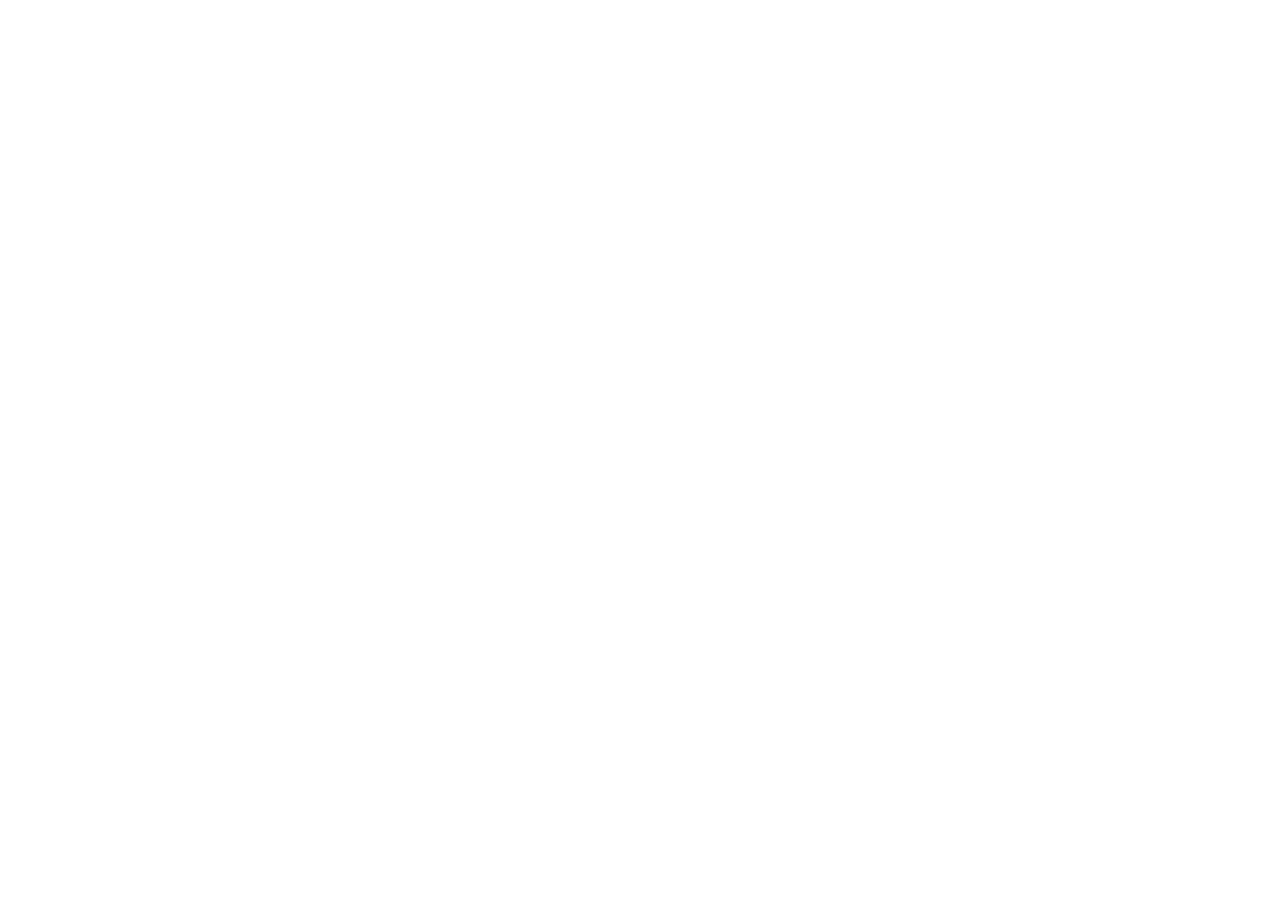
==== index.html @ 73cda377 "add project skeleton" ====
<!DOCTYPE html>
<html lang="en">
<head>
  <meta charset="UTF-8">
  <meta name="viewport" content="width=device-width, initial-scale=1.0">
  <link rel="stylesheet" href="css/main.css">
  <title>Alex wine blog</title>
</head>
<body>

</body>
</html>
---- css/main.css ----
@import "layout.css";
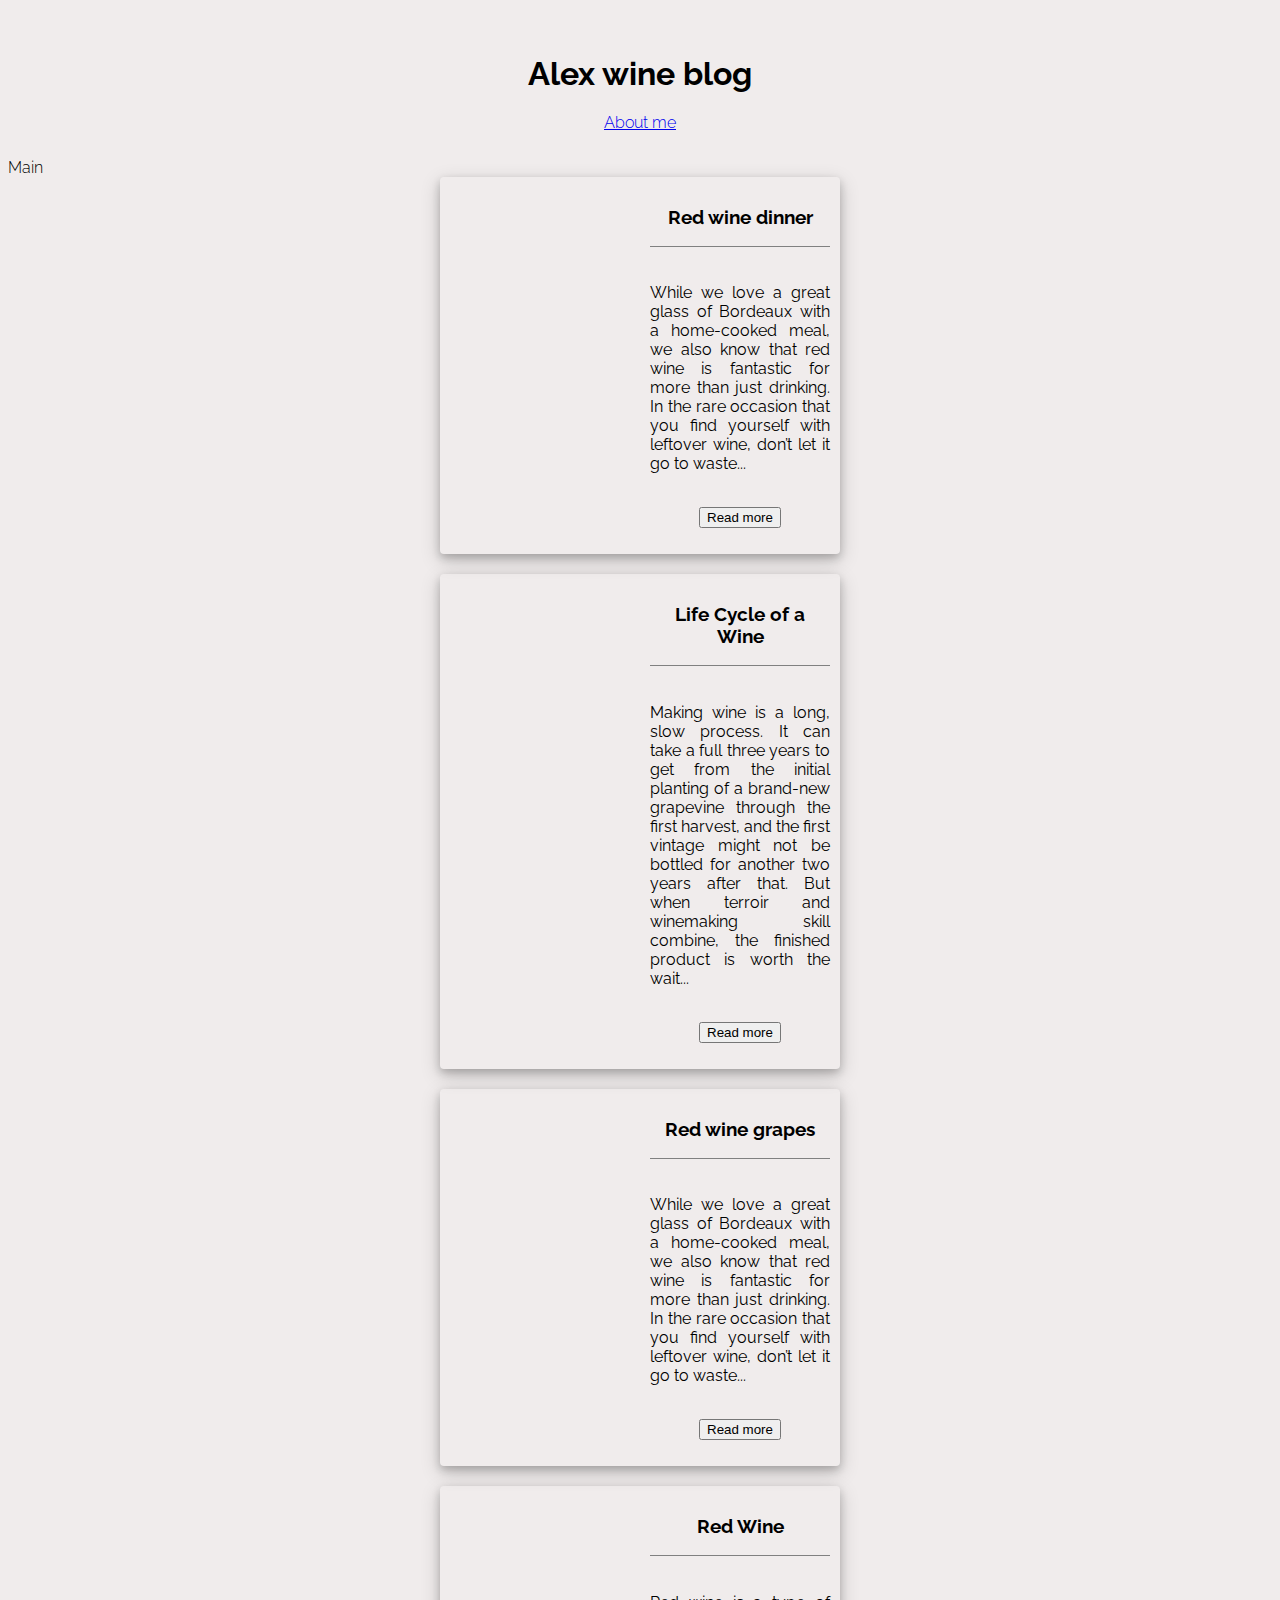
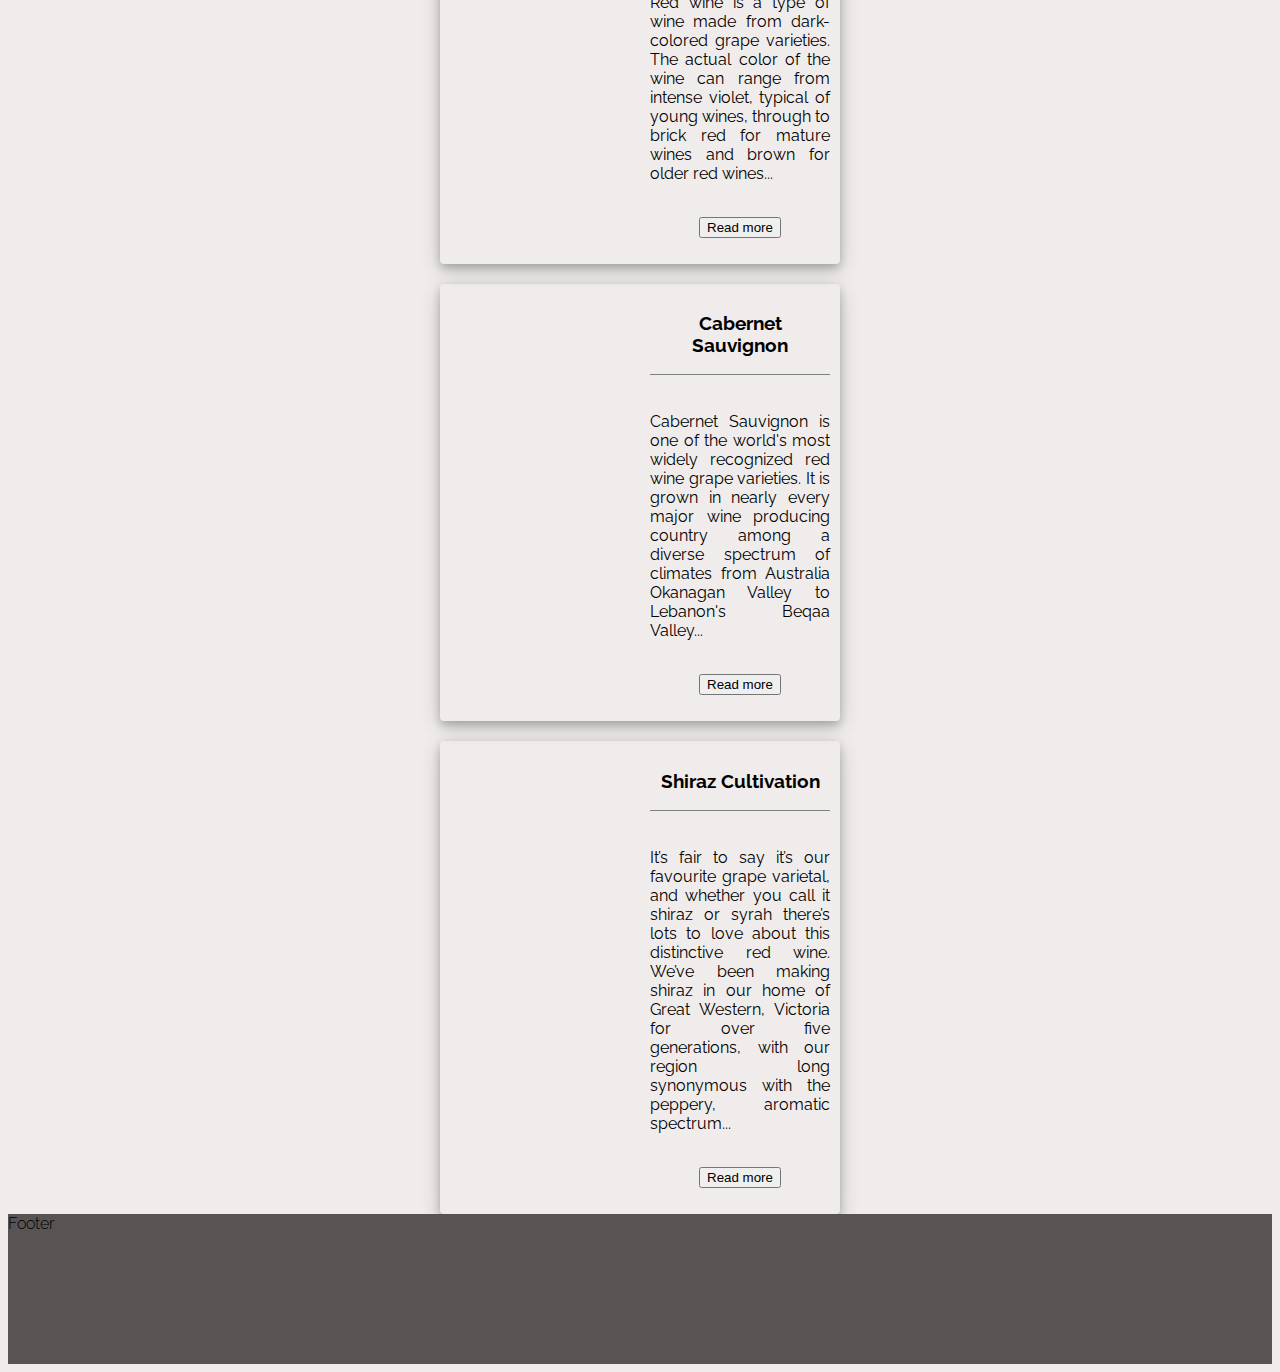
==== commit b19999cd: "add cards to main page - mobile version with dummy img" ====
--- a/index.html
+++ b/index.html
@@ -7,6 +7,96 @@
   <title>Alex wine blog</title>
 </head>
 <body>
+<div class="container">
 
+  <div class="header">
+    <div class="logo">
+      <h1>Alex wine blog</h1>
+    </div>
+    <div class="navbar">
+      <nav class="navigation">
+        <div class="about"><a href="blog-post/blog-post.html">About me</a></div>
+      </nav>
+    </div>
+  </div>
+
+  <div class="main">Main
+    <div class="card-grid">
+
+      <div id="shiraz" class="card">
+        <div class="card-img">
+          <!--<img src="img/shiraz-cultivation-autumn.png" alt="shiraz-cultivation">-->
+        </div>
+        <div class="card-body">
+          <h3 class="card-title">Shiraz Cultivation</h3>
+          <p class="card-text">It’s fair to say it’s our favourite grape varietal, and whether you call it shiraz or syrah there’s lots to love about this distinctive red wine. We’ve been making shiraz in our home of Great Western, Victoria for over five generations, with our region long synonymous with the peppery, aromatic spectrum... </p>
+          <p><button class="btn-primary">Read more</button></p>
+          <!--<div class="social-sharing">
+              <div class="facebook"></div>
+              <div class="instagram"></div>
+              <div class="twitter"></div>
+          </div>-->
+        </div>
+      </div>
+
+      <div id="cultivation" class="card">
+        <div class="card-img">
+          <!--<img src="img/shiraz-cultivation-autumn.png" alt="shiraz-cultivation">-->
+        </div>
+        <div class="card-body">
+          <h3 class="card-title">Life Cycle of a Wine</h3>
+          <p class="card-text">Making wine is a long, slow process. It can take a full three years to get from the initial planting of a brand-new grapevine through the first harvest, and the first vintage might not be bottled for another two years after that. But when terroir and winemaking skill combine, the finished product is worth the wait...</p>
+          <p><button class="btn-primary">Read more</button></p>
+        </div>
+      </div>
+
+      <div id="sauvignon" class="card">
+        <div class="card-img">
+          <!--<img src="img/shiraz-cultivation-autumn.png" alt="shiraz-cultivation">-->
+        </div>
+        <div class="card-body">
+          <h3 class="card-title">Cabernet Sauvignon</h3>
+          <p class="card-text">Cabernet Sauvignon is one of the world's most widely recognized red wine grape varieties. It is grown in nearly every major wine producing country among a diverse spectrum of climates from Australia Okanagan Valley to Lebanon's Beqaa Valley... </p>
+          <p><button class="btn-primary">Read more</button></p>
+        </div>
+      </div>
+
+      <div id="red-wine" class="card">
+        <div class="card-img">
+          <!--<img src="img/shiraz-cultivation-autumn.png" alt="shiraz-cultivation">-->
+        </div>
+        <div class="card-body">
+          <h3 class="card-title">Red Wine</h3>
+          <p class="card-text">Red wine is a type of wine made from dark-colored grape varieties. The actual color of the wine can range from intense violet, typical of young wines, through to brick red for mature wines and brown for older red wines...</p>
+          <p><button class="btn-primary">Read more</button></p>
+        </div>
+      </div>
+
+      <div id="dinner" class="card">
+        <div class="card-img">
+          <!--<img src="img/shiraz-cultivation-autumn.png" alt="shiraz-cultivation">-->
+        </div>
+        <div class="card-body">
+          <h3 class="card-title">Red wine dinner</h3>
+          <p class="card-text">While we love a great glass of Bordeaux with a home-cooked meal, we also know that red wine is fantastic for more than just drinking. In the rare occasion that you find yourself with leftover wine, don’t let it go to waste...</p>
+          <p><button class="btn-primary">Read more</button></p>
+        </div>
+      </div>
+
+      <div id="grapes" class="card">
+        <div class="card-img">
+          <!--<img src="img/shiraz-cultivation-autumn.png" alt="shiraz-cultivation">-->
+        </div>
+        <div class="card-body">
+          <h3 class="card-title">Red wine grapes</h3>
+          <p class="card-text">While we love a great glass of Bordeaux with a home-cooked meal, we also know that red wine is fantastic for more than just drinking. In the rare occasion that you find yourself with leftover wine, don’t let it go to waste...</p>
+          <p><button class="btn-primary">Read more</button></p>
+        </div>
+      </div>
+    </div>
+  </div>
+
+  <div class="footer">Footer</div>
+</div>
 </body>
 </html>
--- a/css/main.css
+++ b/css/main.css
@@ -1 +1,73 @@
 @import "layout.css";
+
+#dinner {
+    grid-area: dinner;
+}
+
+#cultivation {
+    grid-area: cultivation;
+}
+
+#grapes {
+    grid-area: grapes;
+}
+
+#red-wine {
+    grid-area: red-wine;
+}
+
+#sauvignon {
+    grid-area: sauvignon;
+}
+
+#shiraz {
+    grid-area: shiraz;
+}
+
+.card-grid {
+    display: grid;
+    grid-template-columns: minmax(200px, 400px);
+    grid-template-rows: repeat(6, minmax(200px, auto));
+    grid-template-areas:
+                "dinner"
+                "cultivation"
+                "grapes"
+                "red-wine"
+                "sauvignon"
+                "shiraz";
+    justify-content: space-evenly;
+    grid-row-gap: 20px;
+}
+
+/* Card - Begin */
+.card {
+    display: flex;
+    flex-direction: row;
+    justify-content: center;
+    border-radius: 0.25rem;
+    box-shadow: 0 4px 8px 0 rgba(0, 0, 0, 0.2), 0 6px 20px 0 rgba(0, 0, 0, 0.19);
+}
+
+.card-img {
+    background-image: url("../img/shiraz-cultivation-autumn.png");
+    background-size: cover;
+    flex: 1 1 50%;
+}
+
+.card-body {
+    flex: 1 1 50%;
+    padding: 10px;
+    text-align: center;
+}
+
+.card-title {
+    padding-bottom: 10%;
+    border-bottom: 1px solid grey;
+}
+
+.card-text {
+    font-weight: 400;
+    padding: 10% 0 10% 0;
+    text-align: justify;
+}
+/* Card - End  */
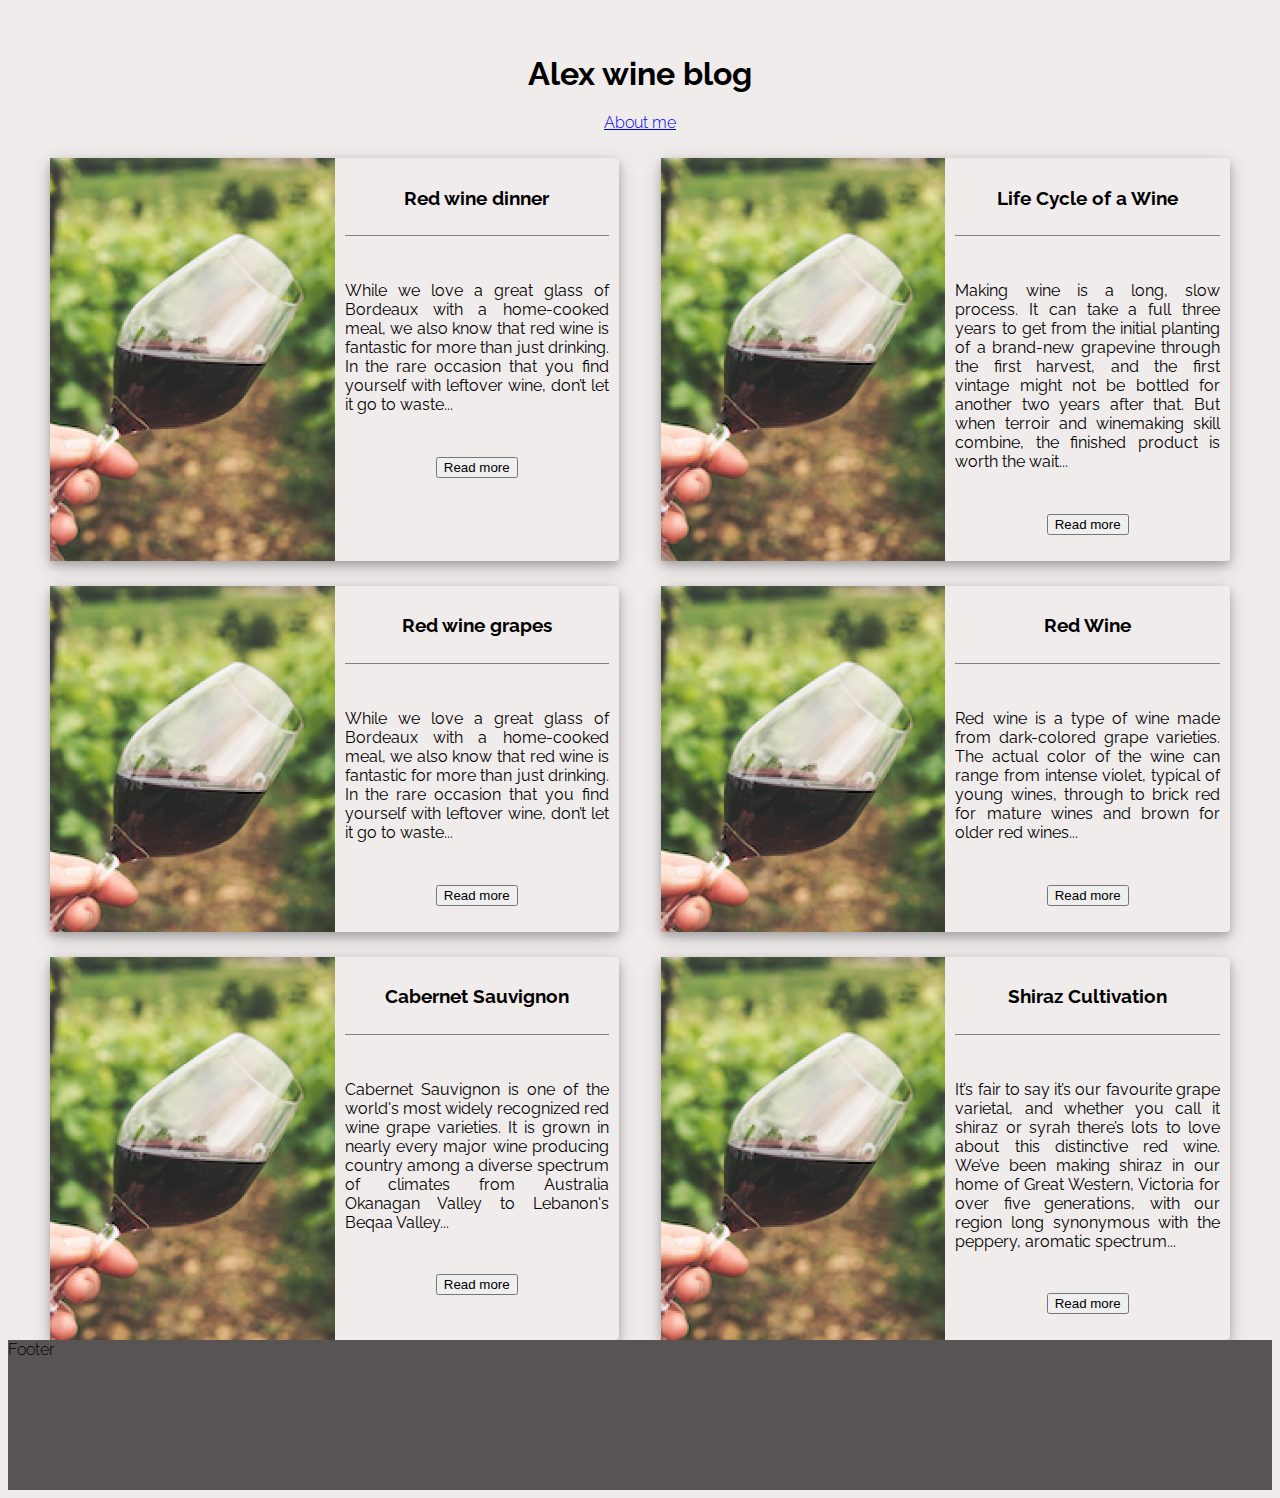
==== commit 120c9970: "implement responsive breakpoints for tablet and desktop" ====
--- a/index.html
+++ b/index.html
@@ -20,7 +20,7 @@
     </div>
   </div>
 
-  <div class="main">Main
+  <div class="main">
     <div class="card-grid">
 
       <div id="shiraz" class="card">
@@ -74,7 +74,7 @@
 
       <div id="dinner" class="card">
         <div class="card-img">
-          <!--<img src="img/shiraz-cultivation-autumn.png" alt="shiraz-cultivation">-->
+          <!--<img src="img/shiraz-cultivation-mobile.png" alt="shiraz-cultivation">-->
         </div>
         <div class="card-body">
           <h3 class="card-title">Red wine dinner</h3>
--- a/css/main.css
+++ b/css/main.css
@@ -49,9 +49,13 @@
 }
 
 .card-img {
-    background-image: url("../img/shiraz-cultivation-autumn.png");
+    background-image: url("../img/shiraz-cultivation-mobile.png");
     background-size: cover;
     flex: 1 1 50%;
+}
+
+.card-img img {
+
 }
 
 .card-body {
@@ -71,3 +75,34 @@
     text-align: justify;
 }
 /* Card - End  */
+
+
+/* Tablet */
+@media screen and (min-width: 901px) and (max-width: 1365px) {
+    .card-grid {
+        display: grid;
+        grid-template-columns: repeat(2, minmax(15%, 45%));
+        grid-template-rows: repeat(3, minmax(300px, auto));
+        grid-template-areas:
+                "dinner cultivation"
+                "grapes red-wine"
+                "sauvignon shiraz";
+        justify-content: space-evenly;
+        grid-row-gap: 25px;
+    }
+}
+
+/* Desktop */
+@media screen and (min-width: 1366px) {
+    .card-grid {
+        display: grid;
+        grid-template-columns: repeat(2, minmax(20%, 30%));
+        grid-template-rows: repeat(3, minmax(500px, auto));
+        grid-template-areas:
+                "dinner cultivation"
+                "grapes red-wine"
+                "sauvignon shiraz";
+        justify-content: space-evenly;
+        grid-row-gap: 50px;
+    }
+}
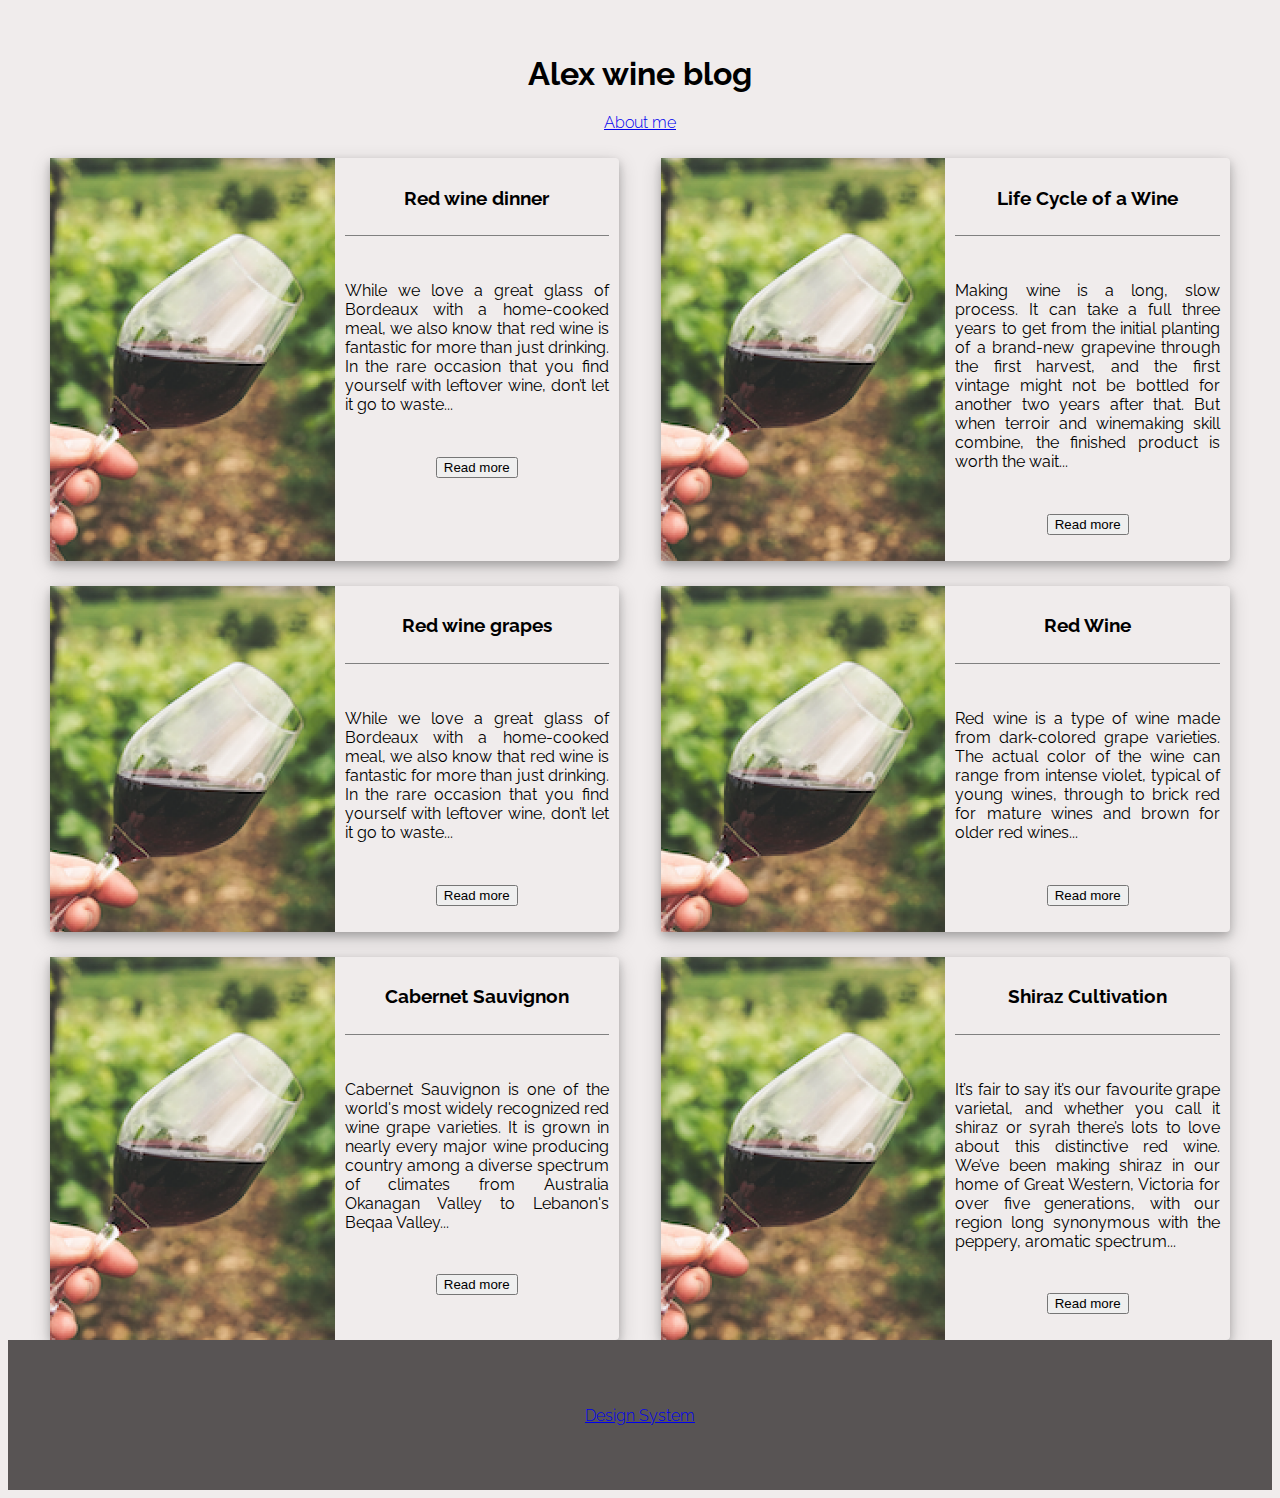
==== commit aae6bc06: "Layout: add link to design-system to all pages" ====
--- a/index.html
+++ b/index.html
@@ -96,7 +96,11 @@
     </div>
   </div>
 
-  <div class="footer">Footer</div>
+  <div class="footer">
+    <div class="design-system">
+      <a href="design-system/design-system.html">Design System</a>
+    </div>
+  </div>
 </div>
 </body>
 </html>
--- a/css/main.css
+++ b/css/main.css
@@ -1,4 +1,5 @@
 @import "layout.css";
+@import "card.css";
 
 #dinner {
     grid-area: dinner;
@@ -24,6 +25,7 @@
     grid-area: shiraz;
 }
 
+/* Mobile - Default */
 .card-grid {
     display: grid;
     grid-template-columns: minmax(200px, 400px);
@@ -38,44 +40,6 @@
     justify-content: space-evenly;
     grid-row-gap: 20px;
 }
-
-/* Card - Begin */
-.card {
-    display: flex;
-    flex-direction: row;
-    justify-content: center;
-    border-radius: 0.25rem;
-    box-shadow: 0 4px 8px 0 rgba(0, 0, 0, 0.2), 0 6px 20px 0 rgba(0, 0, 0, 0.19);
-}
-
-.card-img {
-    background-image: url("../img/shiraz-cultivation-mobile.png");
-    background-size: cover;
-    flex: 1 1 50%;
-}
-
-.card-img img {
-
-}
-
-.card-body {
-    flex: 1 1 50%;
-    padding: 10px;
-    text-align: center;
-}
-
-.card-title {
-    padding-bottom: 10%;
-    border-bottom: 1px solid grey;
-}
-
-.card-text {
-    font-weight: 400;
-    padding: 10% 0 10% 0;
-    text-align: justify;
-}
-/* Card - End  */
-
 
 /* Tablet */
 @media screen and (min-width: 901px) and (max-width: 1365px) {
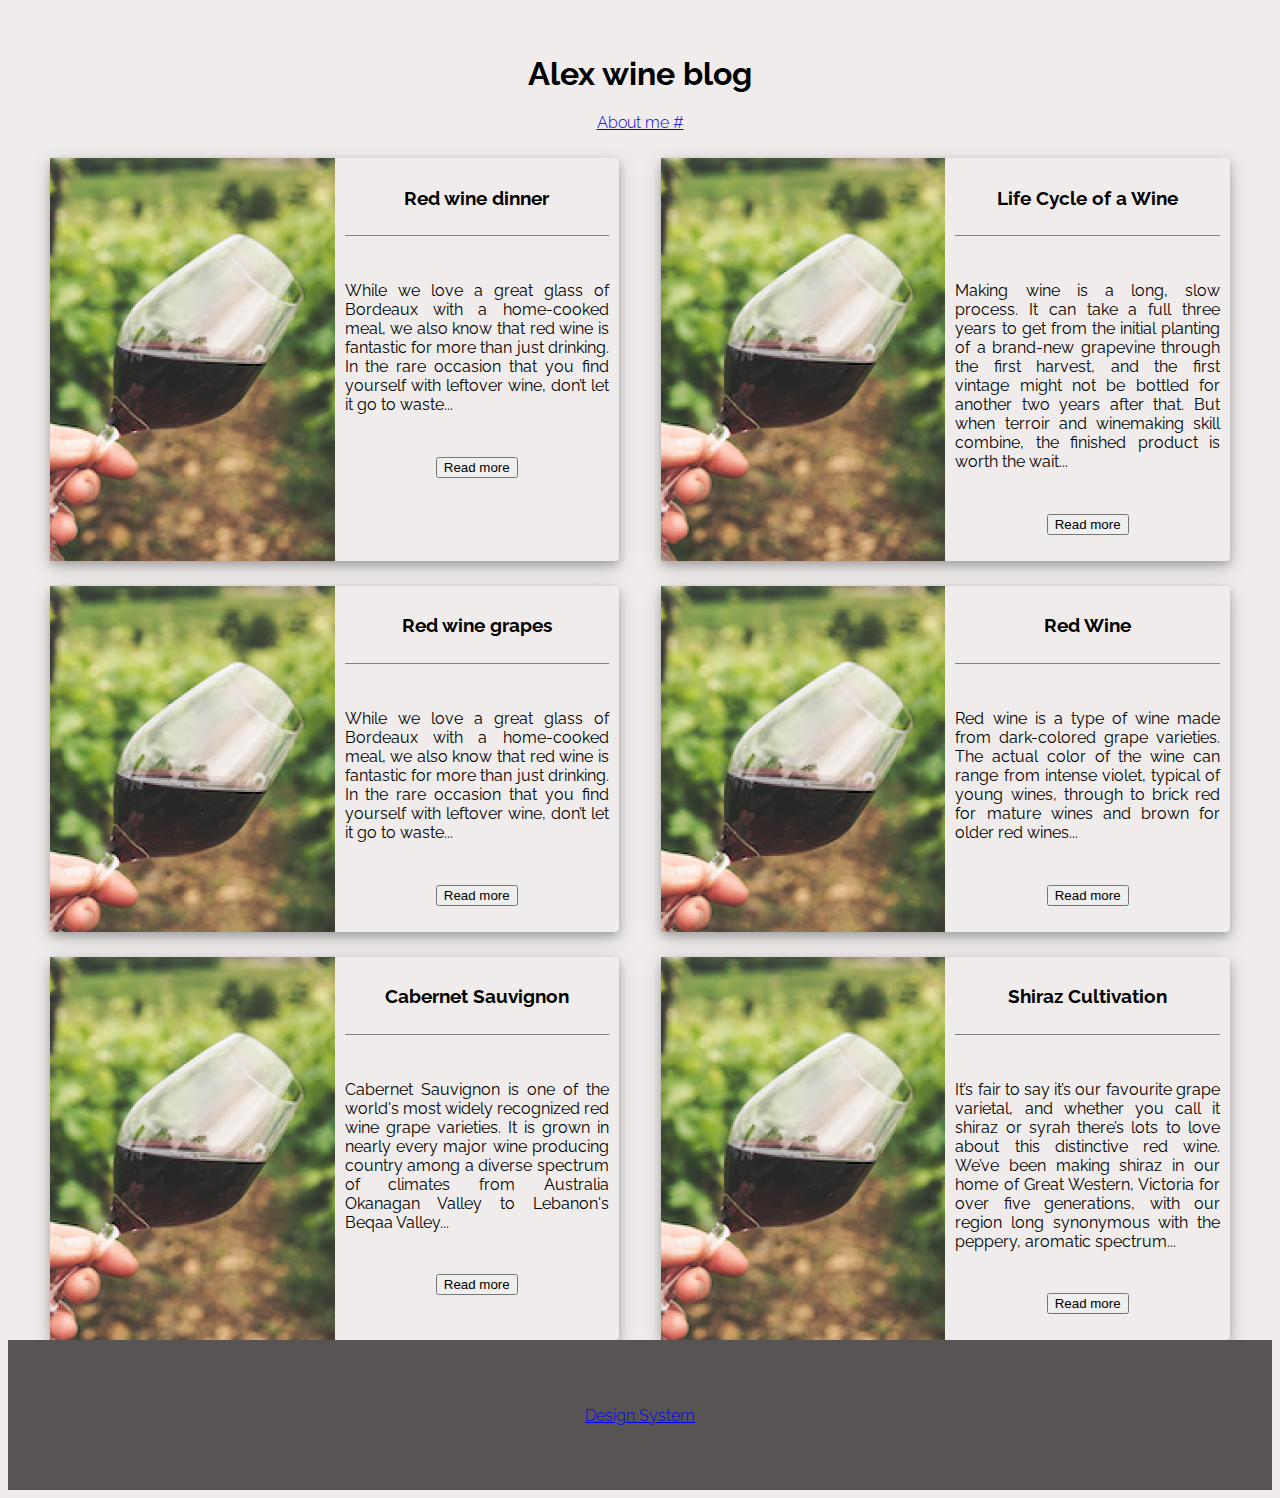
==== commit a0bf6637: "refactor navigation links" ====
--- a/index.html
+++ b/index.html
@@ -15,7 +15,7 @@
     </div>
     <div class="navbar">
       <nav class="navigation">
-        <div class="about"><a href="blog-post/blog-post.html">About me</a></div>
+        <div class="about"><a href="blog-post/blog-post.html">About me #</a></div>
       </nav>
     </div>
   </div>
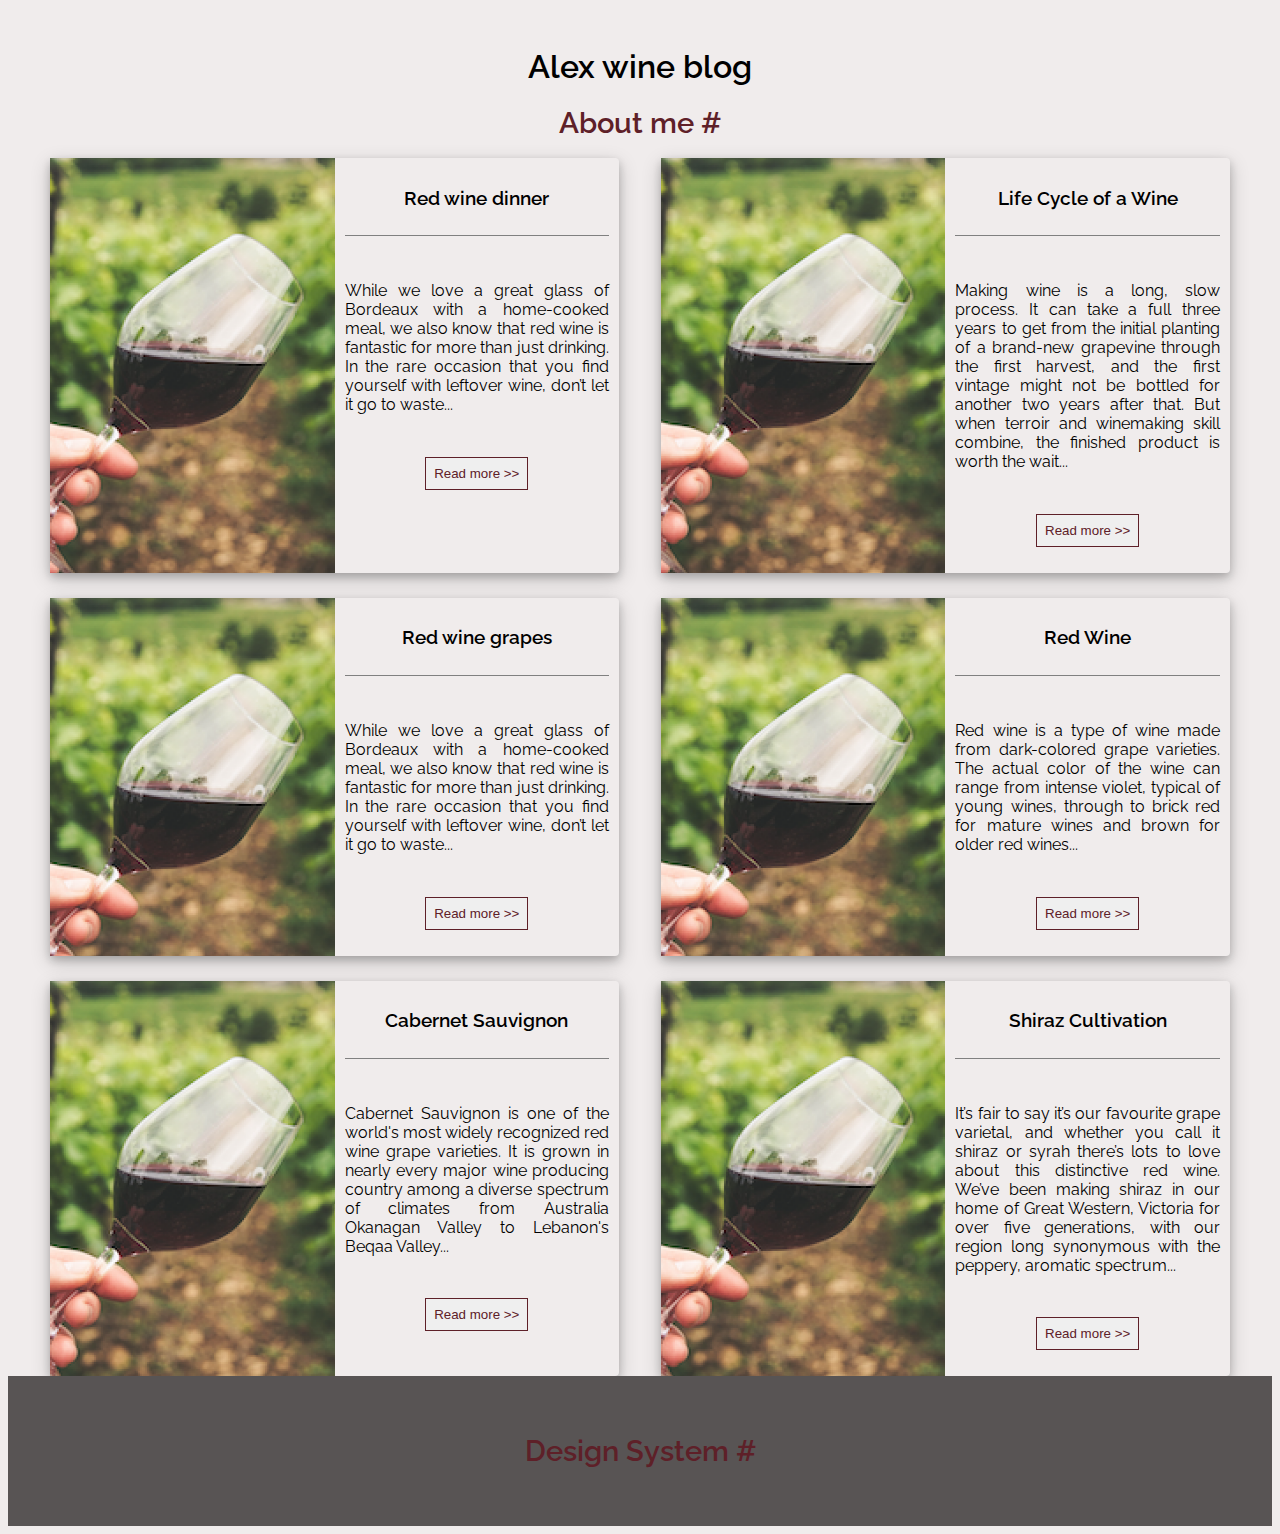
==== commit acf6e44e: "add card links + css import" ====
--- a/index.html
+++ b/index.html
@@ -30,7 +30,7 @@
         <div class="card-body">
           <h3 class="card-title">Shiraz Cultivation</h3>
           <p class="card-text">It’s fair to say it’s our favourite grape varietal, and whether you call it shiraz or syrah there’s lots to love about this distinctive red wine. We’ve been making shiraz in our home of Great Western, Victoria for over five generations, with our region long synonymous with the peppery, aromatic spectrum... </p>
-          <p><button class="btn-primary">Read more</button></p>
+          <p><button class="button-outlined" onclick="window.location.href='blog-post/blog-post.html'">Read more >></button></p>
           <!--<div class="social-sharing">
               <div class="facebook"></div>
               <div class="instagram"></div>
@@ -46,7 +46,7 @@
         <div class="card-body">
           <h3 class="card-title">Life Cycle of a Wine</h3>
           <p class="card-text">Making wine is a long, slow process. It can take a full three years to get from the initial planting of a brand-new grapevine through the first harvest, and the first vintage might not be bottled for another two years after that. But when terroir and winemaking skill combine, the finished product is worth the wait...</p>
-          <p><button class="btn-primary">Read more</button></p>
+          <p><button class="button-outlined" onclick="window.location.href='blog-post/blog-post.html'">Read more >></button></p>
         </div>
       </div>
 
@@ -57,7 +57,7 @@
         <div class="card-body">
           <h3 class="card-title">Cabernet Sauvignon</h3>
           <p class="card-text">Cabernet Sauvignon is one of the world's most widely recognized red wine grape varieties. It is grown in nearly every major wine producing country among a diverse spectrum of climates from Australia Okanagan Valley to Lebanon's Beqaa Valley... </p>
-          <p><button class="btn-primary">Read more</button></p>
+          <p><button class="button-outlined" onclick="window.location.href='blog-post/blog-post.html'">Read more >></button></p>
         </div>
       </div>
 
@@ -68,7 +68,7 @@
         <div class="card-body">
           <h3 class="card-title">Red Wine</h3>
           <p class="card-text">Red wine is a type of wine made from dark-colored grape varieties. The actual color of the wine can range from intense violet, typical of young wines, through to brick red for mature wines and brown for older red wines...</p>
-          <p><button class="btn-primary">Read more</button></p>
+          <p><button class="button-outlined" onclick="window.location.href='blog-post/blog-post.html'">Read more >></button></p>
         </div>
       </div>
 
@@ -79,7 +79,7 @@
         <div class="card-body">
           <h3 class="card-title">Red wine dinner</h3>
           <p class="card-text">While we love a great glass of Bordeaux with a home-cooked meal, we also know that red wine is fantastic for more than just drinking. In the rare occasion that you find yourself with leftover wine, don’t let it go to waste...</p>
-          <p><button class="btn-primary">Read more</button></p>
+          <p><button class="button-outlined" onclick="window.location.href='blog-post/blog-post.html'">Read more >></button></p>
         </div>
       </div>
 
@@ -90,7 +90,7 @@
         <div class="card-body">
           <h3 class="card-title">Red wine grapes</h3>
           <p class="card-text">While we love a great glass of Bordeaux with a home-cooked meal, we also know that red wine is fantastic for more than just drinking. In the rare occasion that you find yourself with leftover wine, don’t let it go to waste...</p>
-          <p><button class="btn-primary">Read more</button></p>
+          <p><button class="button-outlined">Read more >></button></p>
         </div>
       </div>
     </div>
@@ -98,7 +98,7 @@
 
   <div class="footer">
     <div class="design-system">
-      <a href="design-system/design-system.html">Design System</a>
+      <a href="design-system/design-system.html">Design System #</a>
     </div>
   </div>
 </div>
--- a/css/main.css
+++ b/css/main.css
@@ -1,5 +1,6 @@
 @import "layout.css";
 @import "card.css";
+@import "design-system.css";
 
 #dinner {
     grid-area: dinner;
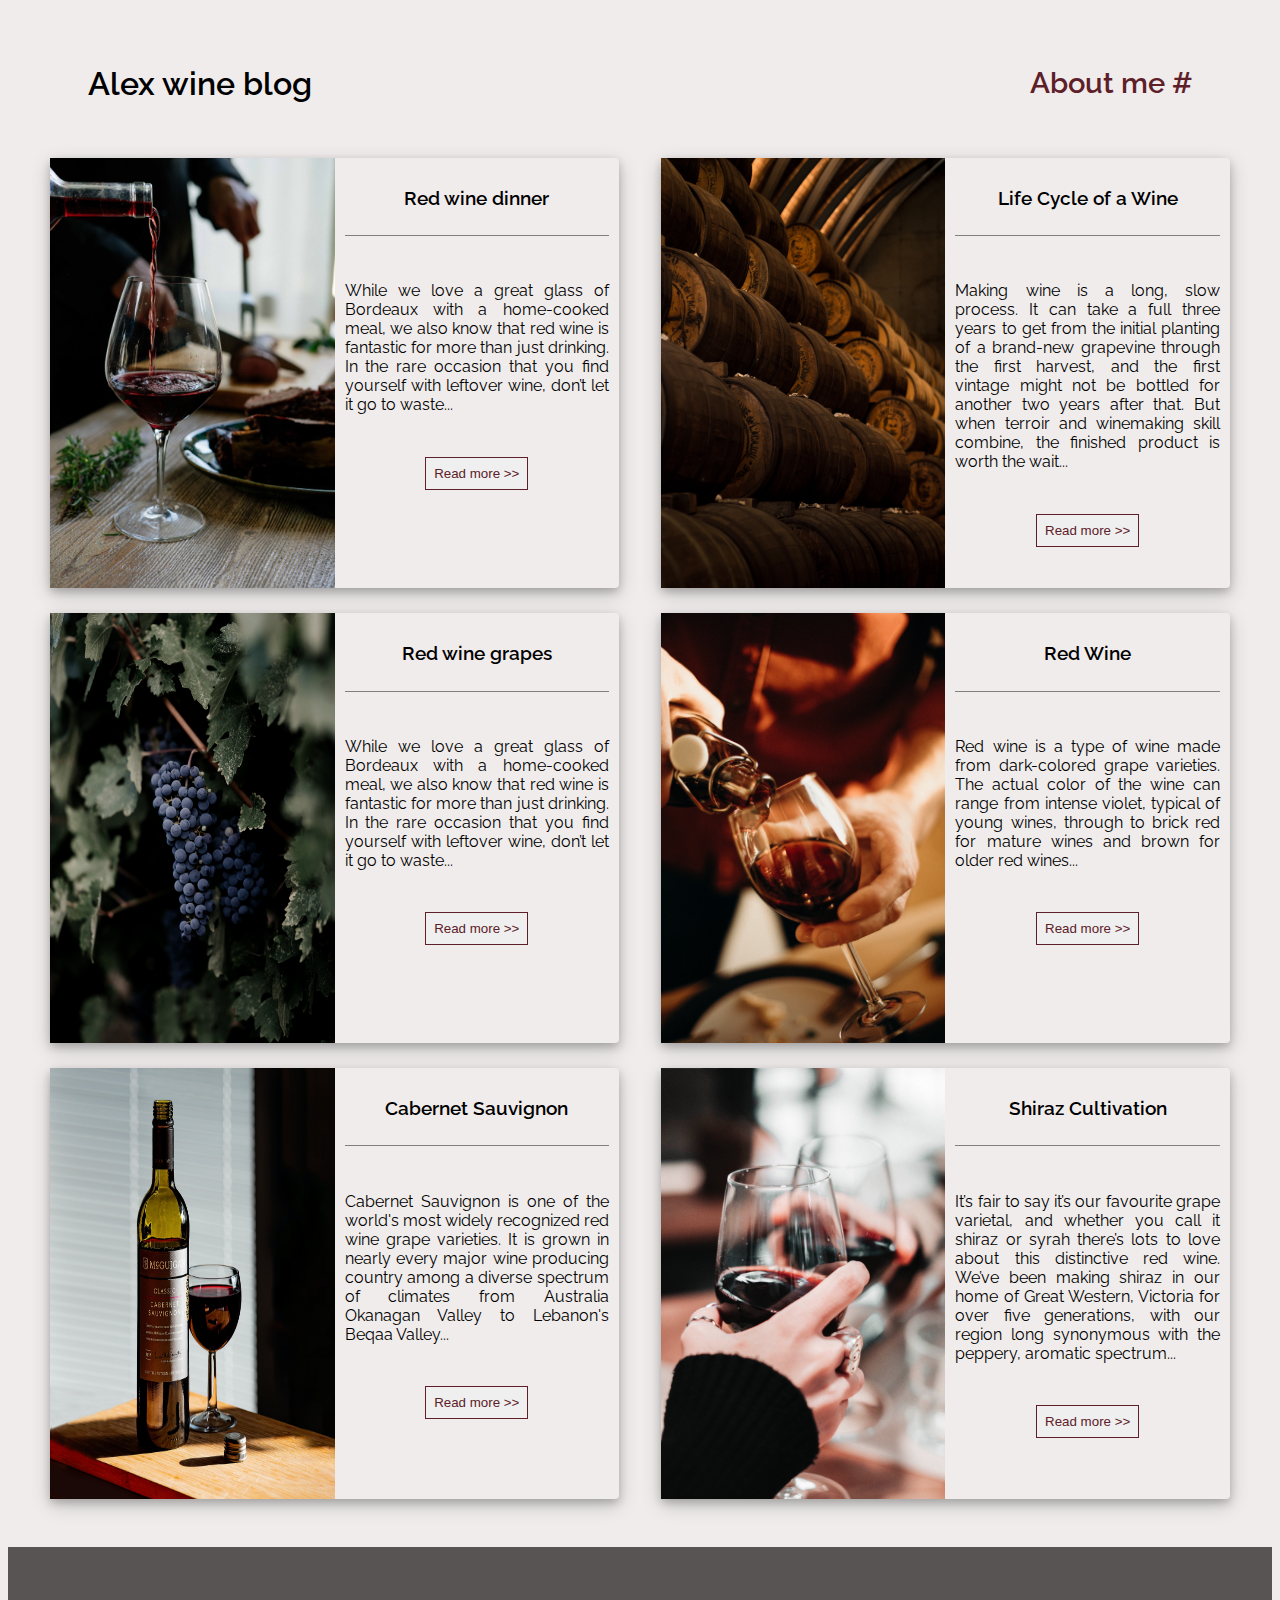
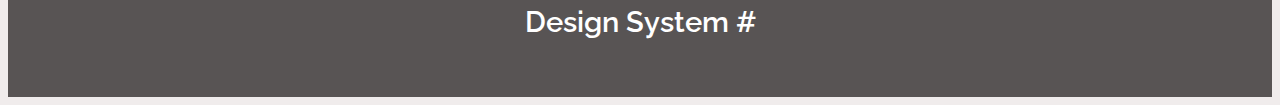
==== commit 90802ef5: "Add new images and improve directory structure" ====
--- a/index.html
+++ b/index.html
@@ -25,23 +25,18 @@
 
       <div id="shiraz" class="card">
         <div class="card-img">
-          <!--<img src="img/shiraz-cultivation-autumn.png" alt="shiraz-cultivation">-->
+          <img src="img/wine/shiraz-cultivation.jpg" alt="shiraz-cultivation">
         </div>
         <div class="card-body">
           <h3 class="card-title">Shiraz Cultivation</h3>
           <p class="card-text">It’s fair to say it’s our favourite grape varietal, and whether you call it shiraz or syrah there’s lots to love about this distinctive red wine. We’ve been making shiraz in our home of Great Western, Victoria for over five generations, with our region long synonymous with the peppery, aromatic spectrum... </p>
           <p><button class="button-outlined" onclick="window.location.href='blog-post/blog-post.html'">Read more >></button></p>
-          <!--<div class="social-sharing">
-              <div class="facebook"></div>
-              <div class="instagram"></div>
-              <div class="twitter"></div>
-          </div>-->
         </div>
       </div>
 
       <div id="cultivation" class="card">
         <div class="card-img">
-          <!--<img src="img/shiraz-cultivation-autumn.png" alt="shiraz-cultivation">-->
+          <img src="img/wine/wine-cultivation.jpg" alt="wine-cultivation">
         </div>
         <div class="card-body">
           <h3 class="card-title">Life Cycle of a Wine</h3>
@@ -52,7 +47,7 @@
 
       <div id="sauvignon" class="card">
         <div class="card-img">
-          <!--<img src="img/shiraz-cultivation-autumn.png" alt="shiraz-cultivation">-->
+          <img src="img/wine/sauvignon-cultivation.jpg" alt="sauvignon-cultivation">
         </div>
         <div class="card-body">
           <h3 class="card-title">Cabernet Sauvignon</h3>
@@ -63,7 +58,7 @@
 
       <div id="red-wine" class="card">
         <div class="card-img">
-          <!--<img src="img/shiraz-cultivation-autumn.png" alt="shiraz-cultivation">-->
+          <img src="img/wine/red-wine.jpg" alt="red-wine">
         </div>
         <div class="card-body">
           <h3 class="card-title">Red Wine</h3>
@@ -74,7 +69,7 @@
 
       <div id="dinner" class="card">
         <div class="card-img">
-          <!--<img src="img/shiraz-cultivation-mobile.png" alt="shiraz-cultivation">-->
+          <img src="img/wine/red-wine-dinner.jpg" alt="red-wine-dinner">
         </div>
         <div class="card-body">
           <h3 class="card-title">Red wine dinner</h3>
@@ -85,12 +80,12 @@
 
       <div id="grapes" class="card">
         <div class="card-img">
-          <!--<img src="img/shiraz-cultivation-autumn.png" alt="shiraz-cultivation">-->
+          <img src="img/wine/grapes.jpg" alt="grapes">
         </div>
         <div class="card-body">
           <h3 class="card-title">Red wine grapes</h3>
           <p class="card-text">While we love a great glass of Bordeaux with a home-cooked meal, we also know that red wine is fantastic for more than just drinking. In the rare occasion that you find yourself with leftover wine, don’t let it go to waste...</p>
-          <p><button class="button-outlined">Read more >></button></p>
+          <p><button class="button-outlined" onclick="window.location.href='blog-post/blog-post.html'">Read more >></button></p>
         </div>
       </div>
     </div>
--- a/css/main.css
+++ b/css/main.css
@@ -1,48 +1,17 @@
-@import "layout.css";
+@import "page-layout.css";
+@import "card-layout.css";
 @import "card.css";
 @import "design-system.css";
+@import "../blog-post/blog-post.css";
+@import "../design-system/design-system-page.css";
 
-#dinner {
-    grid-area: dinner;
+/* Tablet */
+@media screen and (min-width: 540px) and (max-width: 900px) {
+    .social-sharing {
+        width: 40%;
+    }
 }
 
-#cultivation {
-    grid-area: cultivation;
-}
-
-#grapes {
-    grid-area: grapes;
-}
-
-#red-wine {
-    grid-area: red-wine;
-}
-
-#sauvignon {
-    grid-area: sauvignon;
-}
-
-#shiraz {
-    grid-area: shiraz;
-}
-
-/* Mobile - Default */
-.card-grid {
-    display: grid;
-    grid-template-columns: minmax(200px, 400px);
-    grid-template-rows: repeat(6, minmax(200px, auto));
-    grid-template-areas:
-                "dinner"
-                "cultivation"
-                "grapes"
-                "red-wine"
-                "sauvignon"
-                "shiraz";
-    justify-content: space-evenly;
-    grid-row-gap: 20px;
-}
-
-/* Tablet */
 @media screen and (min-width: 901px) and (max-width: 1365px) {
     .card-grid {
         display: grid;
@@ -54,6 +23,37 @@
                 "sauvignon shiraz";
         justify-content: space-evenly;
         grid-row-gap: 25px;
+    }
+
+    .header {
+        flex-direction: row;
+        justify-content: space-between;
+    }
+
+    .logo {
+        padding: 2rem 0 2rem 5rem;
+    }
+
+    .navbar {
+        padding: 2rem 5rem 2rem 0;
+    }
+
+    .social-sharing {
+        width: 30%;
+    }
+
+    .navigation {
+        display: flex;
+        flex-direction: row;
+    }
+
+    .home {
+        padding-right: 2rem;
+    }
+
+    .avatar {
+        height: 150px;
+        width: 150px;
     }
 }
 
@@ -70,4 +70,39 @@
         justify-content: space-evenly;
         grid-row-gap: 50px;
     }
+
+    .header {
+        flex-direction: row;
+        justify-content: space-between;
+    }
+
+    .logo {
+        padding: 2rem 0 2rem 5rem;
+    }
+
+    .navbar {
+        padding: 2rem 5rem 2rem 0;
+    }
+
+    .social-sharing {
+        width: 20%;
+    }
+
+    .navigation {
+        display: flex;
+        flex-direction: row;
+    }
+
+    .home {
+        padding-right: 2rem;
+    }
+
+    .about {
+        padding-right: 5rem;
+    }
+
+    .avatar {
+        height: 200px;
+        width: 200px;
+    }
 }
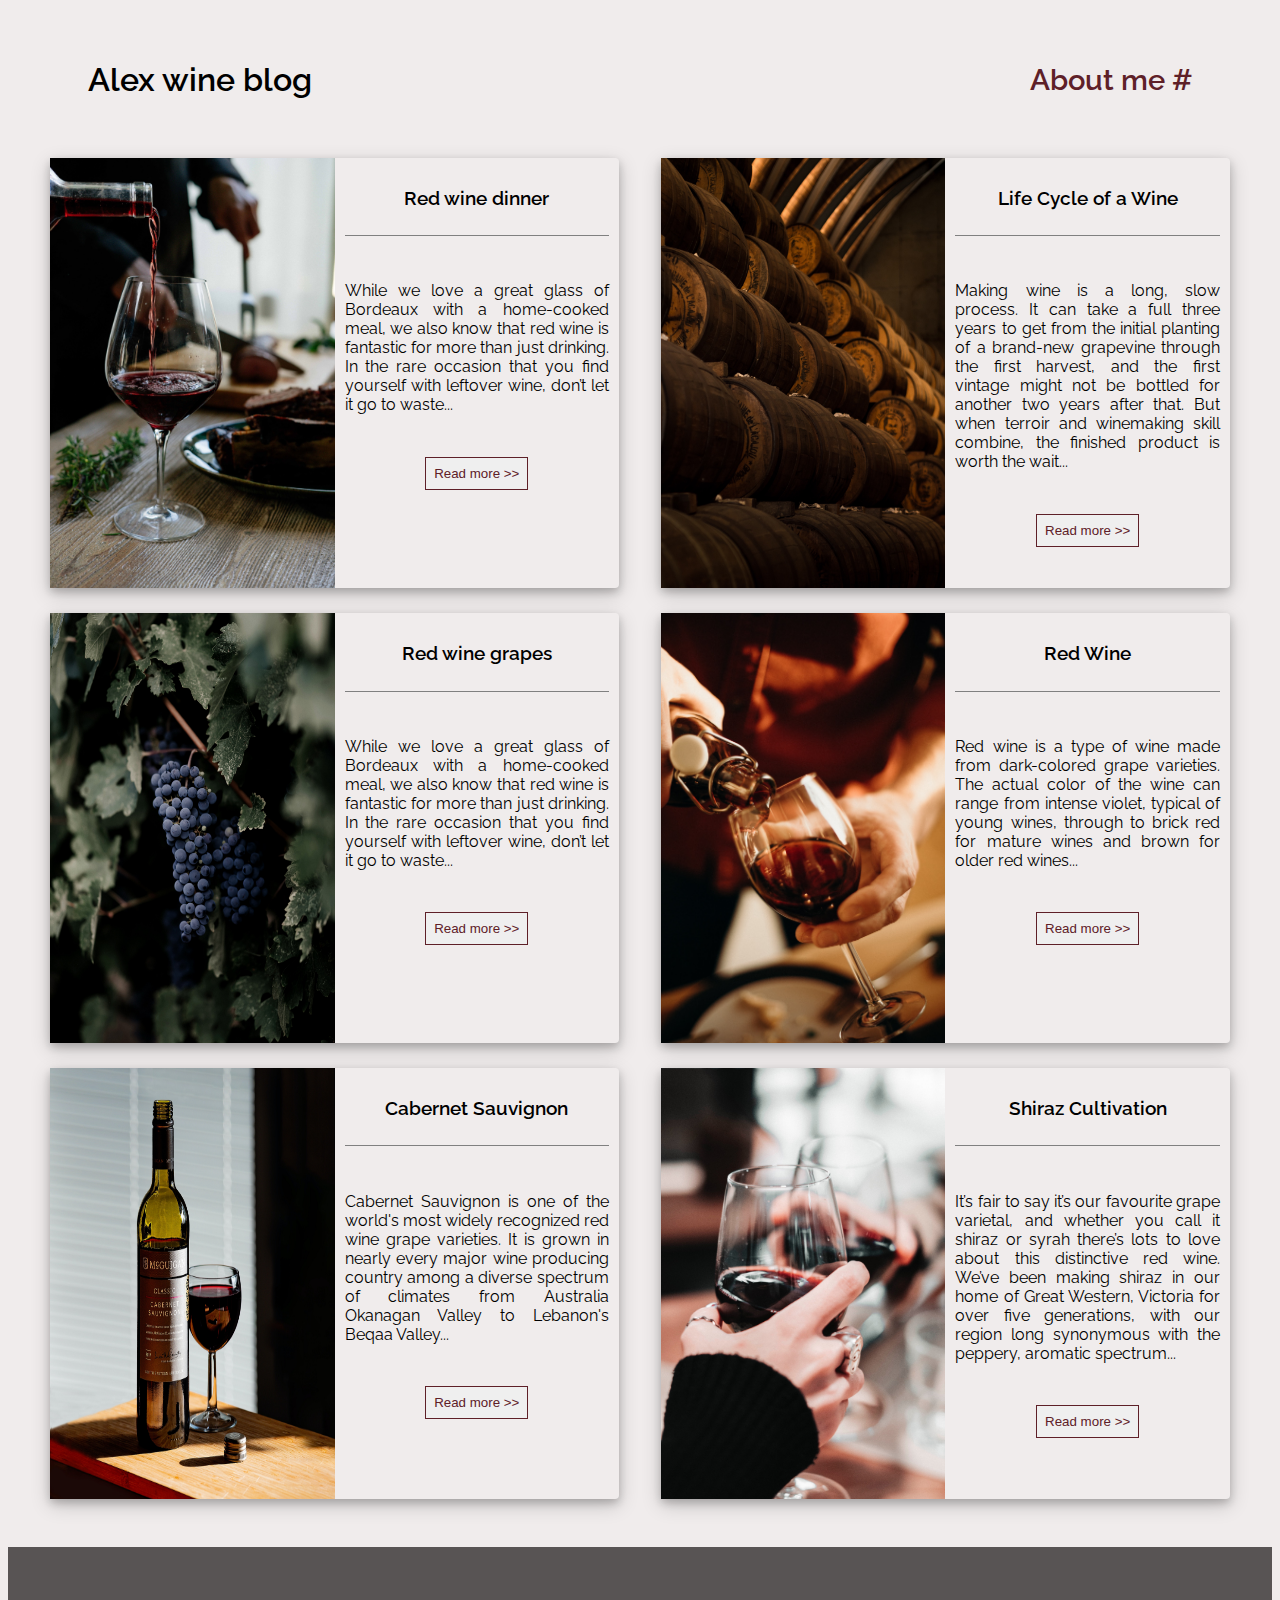
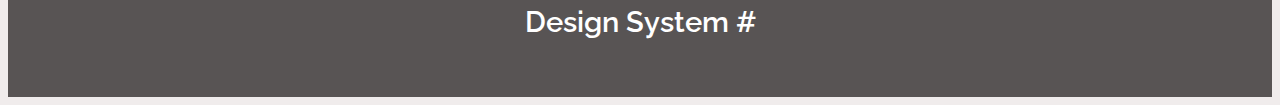
==== commit 094bc1a0: "bugfixing: - add semantic header tag to all pages - use html elements b, i, u instead of css formatt" ====
--- a/index.html
+++ b/index.html
@@ -9,16 +9,18 @@
 <body>
 <div class="container">
 
-  <div class="header">
-    <div class="logo">
-      <h1>Alex wine blog</h1>
+  <header>
+    <div class="header">
+        <div class="logo">
+          <h1>Alex wine blog</h1>
+        </div>
+        <div class="navbar">
+          <nav class="navigation">
+            <div class="about"><a href="blog-post/blog-post.html">About me #</a></div>
+          </nav>
+        </div>
     </div>
-    <div class="navbar">
-      <nav class="navigation">
-        <div class="about"><a href="blog-post/blog-post.html">About me #</a></div>
-      </nav>
-    </div>
-  </div>
+  </header>
 
   <div class="main">
     <div class="card-grid">
--- a/css/main.css
+++ b/css/main.css
@@ -5,7 +5,7 @@
 @import "../blog-post/blog-post.css";
 @import "../design-system/design-system-page.css";
 
-/* Tablet */
+/* Tablet - Begin */
 @media screen and (min-width: 540px) and (max-width: 900px) {
     .social-sharing {
         width: 40%;
@@ -56,8 +56,9 @@
         width: 150px;
     }
 }
+/* Tablet - End */
 
-/* Desktop */
+/* Desktop - Begin */
 @media screen and (min-width: 1366px) {
     .card-grid {
         display: grid;
@@ -85,7 +86,7 @@
     }
 
     .social-sharing {
-        width: 20%;
+        width: 33%;
     }
 
     .navigation {
@@ -105,4 +106,13 @@
         height: 200px;
         width: 200px;
     }
+
+    .red-wine-lyrics, .summary {
+        padding: 2rem 10rem 0 10rem;
+    }
+
+    .social-sharing {
+        padding-left: 10rem;
+    }
 }
+/* Desktop - End */
